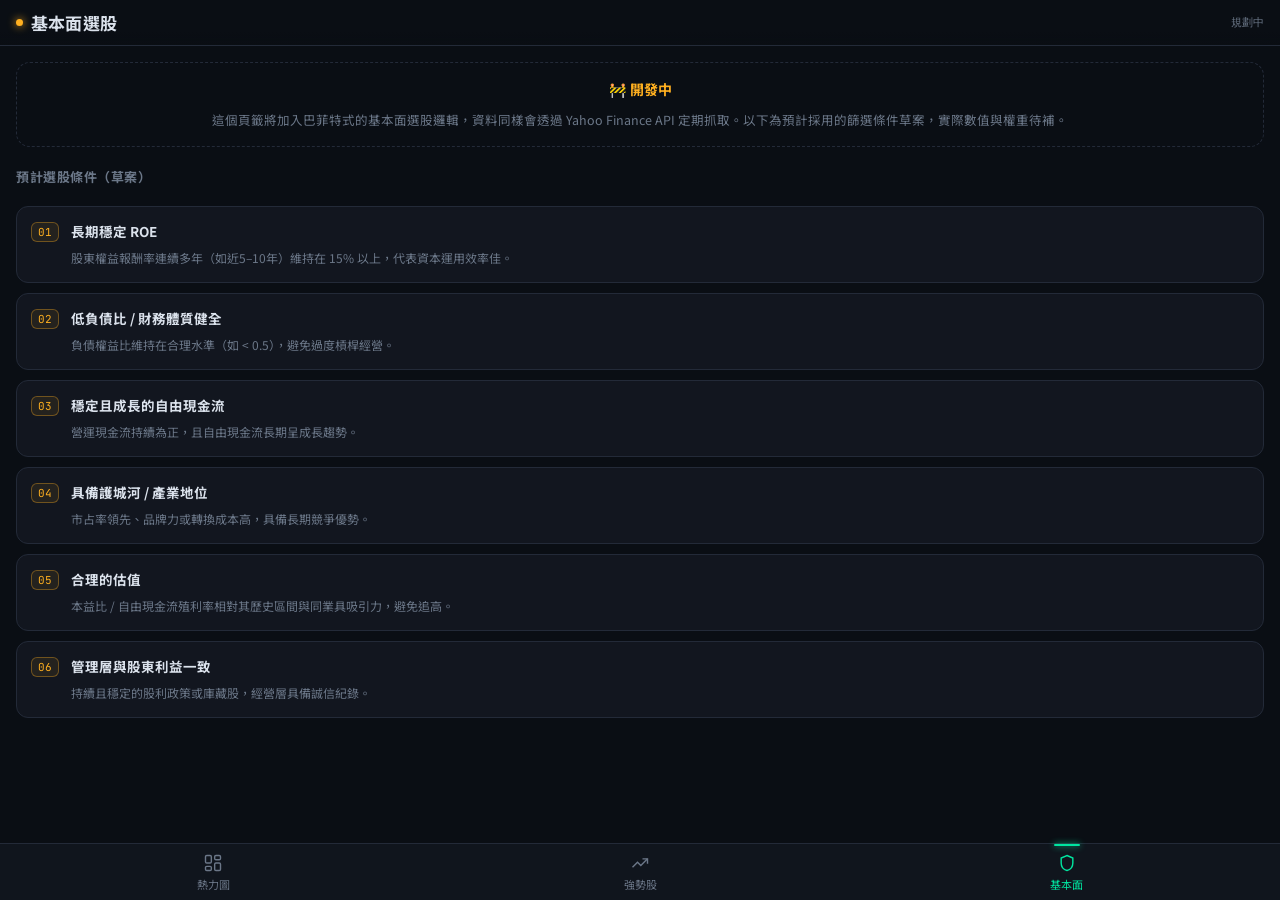
==== fundamentals.html @ fd6b442c "Add files via upload" ====
<!DOCTYPE html>
<html lang="zh-Hant">
<head>
<meta charset="UTF-8">
<meta name="viewport" content="width=device-width, initial-scale=1, viewport-fit=cover, maximum-scale=1">
<title>基本面選股｜Market Dashboard</title>
<link rel="preconnect" href="https://fonts.googleapis.com">
<link rel="preconnect" href="https://fonts.gstatic.com" crossorigin>
<link href="https://fonts.googleapis.com/css2?family=Space+Grotesk:wght@500;700&family=JetBrains+Mono:wght@400;600&family=Noto+Sans+TC:wght@400;500;700&display=swap" rel="stylesheet">
<link rel="stylesheet" href="css/style.css">
<style>
  .roadmap{ padding: 16px; display:flex; flex-direction:column; gap:10px; }
  .criterion{
    display:flex; gap:12px; align-items:flex-start;
    padding:14px; background:var(--bg-panel); border:1px solid var(--border); border-radius:12px;
  }
  .criterion .idx{
    font-family:var(--font-mono); font-size:11px; color:var(--accent-amber);
    border:1px solid rgba(255,176,32,0.35); background:rgba(255,176,32,0.08);
    border-radius:6px; padding:2px 6px; flex-shrink:0; margin-top:1px;
  }
  .criterion .txt strong{ display:block; font-size:13.5px; margin-bottom:3px; }
  .criterion .txt span{ font-size:12px; color:var(--text-dim); line-height:1.6; }
  .banner{
    margin:16px; padding:16px; text-align:center; border-radius:14px;
    border:1px dashed var(--border); color:var(--text-dim); font-size:12.5px; line-height:1.7;
  }
  .banner strong{ display:block; color:var(--accent-amber); font-size:14px; margin-bottom:6px; font-family:var(--font-display); }
</style>
</head>
<body>

<header class="app-header">
  <h1><span class="dot" style="background:var(--accent-amber); box-shadow:0 0 8px var(--accent-amber);"></span>基本面選股</h1>
  <span class="meta">規劃中</span>
</header>

<main>
  <div class="banner">
    <strong>🚧 開發中</strong>
    這個頁籤將加入巴菲特式的基本面選股邏輯，資料同樣會透過 Yahoo Finance API 定期抓取。以下為預計採用的篩選條件草案，實際數值與權重待補。
  </div>

  <div class="section-title">預計選股條件（草案）</div>
  <div class="roadmap">
    <div class="criterion">
      <span class="idx">01</span>
      <div class="txt"><strong>長期穩定 ROE</strong><span>股東權益報酬率連續多年（如近5–10年）維持在 15% 以上，代表資本運用效率佳。</span></div>
    </div>
    <div class="criterion">
      <span class="idx">02</span>
      <div class="txt"><strong>低負債比 / 財務體質健全</strong><span>負債權益比維持在合理水準（如 &lt; 0.5），避免過度槓桿經營。</span></div>
    </div>
    <div class="criterion">
      <span class="idx">03</span>
      <div class="txt"><strong>穩定且成長的自由現金流</strong><span>營運現金流持續為正，且自由現金流長期呈成長趨勢。</span></div>
    </div>
    <div class="criterion">
      <span class="idx">04</span>
      <div class="txt"><strong>具備護城河 / 產業地位</strong><span>市占率領先、品牌力或轉換成本高，具備長期競爭優勢。</span></div>
    </div>
    <div class="criterion">
      <span class="idx">05</span>
      <div class="txt"><strong>合理的估值</strong><span>本益比 / 自由現金流殖利率相對其歷史區間與同業具吸引力，避免追高。</span></div>
    </div>
    <div class="criterion">
      <span class="idx">06</span>
      <div class="txt"><strong>管理層與股東利益一致</strong><span>持續且穩定的股利政策或庫藏股，經營層具備誠信紀錄。</span></div>
    </div>
  </div>
</main>

<nav class="tabbar">
  <a href="index.html">
    <svg viewBox="0 0 24 24"><rect x="3" y="3" width="7" height="9" rx="1.5"/><rect x="14" y="3" width="7" height="5" rx="1.5"/><rect x="14" y="12" width="7" height="9" rx="1.5"/><rect x="3" y="16" width="7" height="5" rx="1.5"/></svg>
    熱力圖
  </a>
  <a href="screener.html">
    <svg viewBox="0 0 24 24"><path d="M3 17l6-6 4 4 8-8"/><path d="M15 7h6v6"/></svg>
    強勢股
  </a>
  <a href="fundamentals.html" class="active">
    <svg viewBox="0 0 24 24"><path d="M12 3l7 3v6c0 4.5-3 8-7 9-4-1-7-4.5-7-9V6l7-3z"/></svg>
    基本面
  </a>
</nav>

</body>
</html>
---- css/style.css ----
/* ========================================================
   Market Dashboard — shared styles
   風格：深色交易終端 (dark trading-desk terminal)
   ======================================================== */

:root{
  --bg:            #0a0e14;
  --bg-panel:      #12161f;
  --bg-panel-2:    #181d29;
  --border:        #232a38;
  --text:          #dbe2ec;
  --text-dim:      #6b7788;
  --accent-green:  #00e5a0;
  --accent-red:    #ff4d6a;
  --accent-amber:  #ffb020;
  --accent-blue:   #4da3ff;

  --font-display:  'Space Grotesk', 'Noto Sans TC', sans-serif;
  --font-body:     'Noto Sans TC', -apple-system, BlinkMacSystemFont, sans-serif;
  --font-mono:     'JetBrains Mono', 'SFMono-Regular', Menlo, monospace;

  --safe-bottom: env(safe-area-inset-bottom, 0px);
  --safe-top: env(safe-area-inset-top, 0px);
}

*{ box-sizing: border-box; -webkit-tap-highlight-color: transparent; }

html,body{
  margin:0; padding:0;
  background: var(--bg);
  color: var(--text);
  font-family: var(--font-body);
  height:100%;
  overscroll-behavior-y: contain;
}

body{
  display:flex;
  flex-direction:column;
  min-height:100dvh;
}

::-webkit-scrollbar{ width:6px; height:6px; }
::-webkit-scrollbar-thumb{ background:var(--border); border-radius:3px; }

/* ---------- Header ---------- */
.app-header{
  position:sticky; top:0; z-index:20;
  padding-top: calc(10px + var(--safe-top));
  padding: calc(10px + var(--safe-top)) 16px 10px;
  background: linear-gradient(180deg, var(--bg) 70%, rgba(10,14,20,0.85));
  backdrop-filter: blur(10px);
  border-bottom: 1px solid var(--border);
  display:flex; align-items:baseline; justify-content:space-between; gap:8px;
}
.app-header h1{
  font-family: var(--font-display);
  font-size: 17px;
  font-weight: 700;
  letter-spacing: 0.2px;
  margin:0;
  display:flex; align-items:center; gap:8px;
}
.app-header h1 .dot{
  width:7px; height:7px; border-radius:50%;
  background: var(--accent-green);
  box-shadow: 0 0 8px var(--accent-green);
  display:inline-block;
  animation: pulse 2.2s infinite ease-in-out;
}
@keyframes pulse{ 0%,100%{opacity:1} 50%{opacity:.35} }
.app-header .meta{
  font-family: var(--font-mono);
  font-size: 11px;
  color: var(--text-dim);
  white-space:nowrap;
}

/* ---------- Main content area ---------- */
main{
  flex:1 1 auto;
  overflow-y:auto;
  -webkit-overflow-scrolling: touch;
  padding-bottom: calc(76px + var(--safe-bottom));
}

/* ---------- Bottom tab nav (native-app style) ---------- */
.tabbar{
  position:fixed; left:0; right:0; bottom:0; z-index:30;
  display:flex;
  background: rgba(18,22,31,0.92);
  backdrop-filter: blur(14px);
  border-top: 1px solid var(--border);
  padding-bottom: var(--safe-bottom);
}
.tabbar a{
  flex:1;
  display:flex; flex-direction:column; align-items:center; justify-content:center;
  gap:3px;
  padding:9px 4px 8px;
  text-decoration:none;
  color: var(--text-dim);
  font-size:11px;
  font-family: var(--font-body);
  position:relative;
  transition: color .15s ease;
}
.tabbar a svg{ width:20px; height:20px; stroke:currentColor; fill:none; stroke-width:1.7; }
.tabbar a.active{ color: var(--accent-green); }
.tabbar a.active::before{
  content:"";
  position:absolute; top:0; left:50%; transform:translateX(-50%);
  width:26px; height:2px; border-radius:2px;
  background: var(--accent-green);
  box-shadow: 0 0 6px var(--accent-green);
}

/* ---------- Generic components ---------- */
.panel{
  background: var(--bg-panel);
  border:1px solid var(--border);
  border-radius:14px;
}

.pill-row{
  display:flex; gap:8px;
  overflow-x:auto;
  padding: 12px 16px 4px;
  scrollbar-width:none;
}
.pill-row::-webkit-scrollbar{ display:none; }
.pill{
  flex:0 0 auto;
  padding:8px 14px;
  border-radius:999px;
  border:1px solid var(--border);
  background: var(--bg-panel);
  color: var(--text-dim);
  font-size:13px;
  font-family: var(--font-body);
  font-weight:600;
  white-space:nowrap;
  cursor:pointer;
}
.pill.active{
  color:#04140f;
  background: var(--accent-green);
  border-color: var(--accent-green);
}

.up{ color: var(--accent-green); }
.down{ color: var(--accent-red); }
.num{ font-family: var(--font-mono); }

.empty-state{
  margin:40px 16px; padding:28px 20px;
  text-align:center;
  color: var(--text-dim);
  border:1px dashed var(--border);
  border-radius:14px;
  font-size:13px;
  line-height:1.7;
}
.empty-state strong{ color:var(--text); display:block; font-size:14px; margin-bottom:6px; }

.section-title{
  font-family: var(--font-display);
  font-size:13px; font-weight:700;
  color: var(--text-dim);
  letter-spacing:.5px;
  text-transform:uppercase;
  padding: 4px 16px;
}
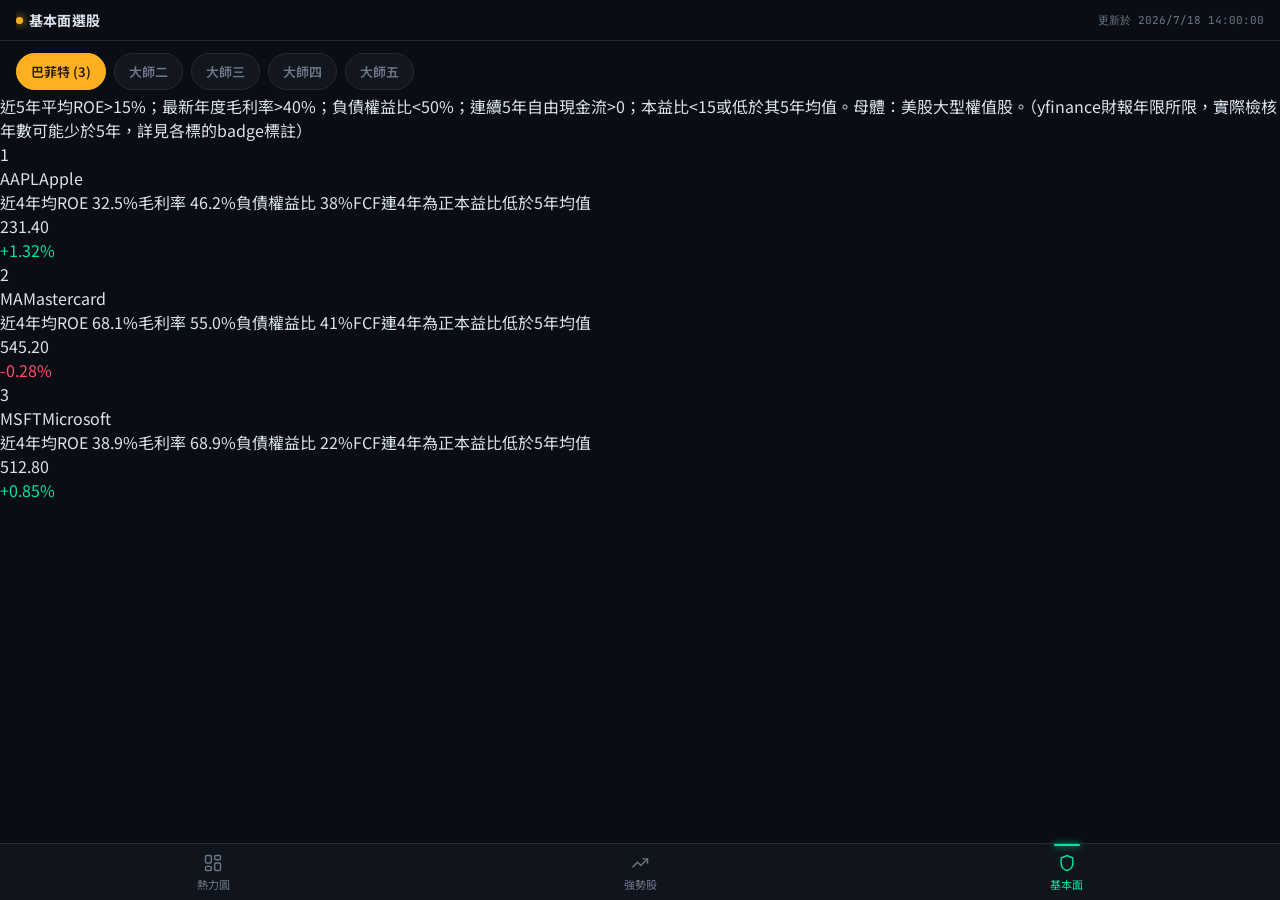
==== commit eead10c2: "Add files via upload" ====
--- a/fundamentals.html
+++ b/fundamentals.html
@@ -9,64 +9,27 @@
 <link href="https://fonts.googleapis.com/css2?family=Space+Grotesk:wght@500;700&family=JetBrains+Mono:wght@400;600&family=Noto+Sans+TC:wght@400;500;700&display=swap" rel="stylesheet">
 <link rel="stylesheet" href="css/style.css">
 <style>
-  .roadmap{ padding: 16px; display:flex; flex-direction:column; gap:10px; }
-  .criterion{
-    display:flex; gap:12px; align-items:flex-start;
-    padding:14px; background:var(--bg-panel); border:1px solid var(--border); border-radius:12px;
+  #master-tabs .pill.active{
+    color:#241a05;
+    background: var(--accent-amber);
+    border-color: var(--accent-amber);
   }
-  .criterion .idx{
-    font-family:var(--font-mono); font-size:11px; color:var(--accent-amber);
-    border:1px solid rgba(255,176,32,0.35); background:rgba(255,176,32,0.08);
-    border-radius:6px; padding:2px 6px; flex-shrink:0; margin-top:1px;
-  }
-  .criterion .txt strong{ display:block; font-size:13.5px; margin-bottom:3px; }
-  .criterion .txt span{ font-size:12px; color:var(--text-dim); line-height:1.6; }
-  .banner{
-    margin:16px; padding:16px; text-align:center; border-radius:14px;
-    border:1px dashed var(--border); color:var(--text-dim); font-size:12.5px; line-height:1.7;
-  }
-  .banner strong{ display:block; color:var(--accent-amber); font-size:14px; margin-bottom:6px; font-family:var(--font-display); }
 </style>
 </head>
 <body>
 
 <header class="app-header">
   <h1><span class="dot" style="background:var(--accent-amber); box-shadow:0 0 8px var(--accent-amber);"></span>基本面選股</h1>
-  <span class="meta">規劃中</span>
+  <span class="meta" id="updated-meta">載入中…</span>
 </header>
 
 <main>
-  <div class="banner">
-    <strong>🚧 開發中</strong>
-    這個頁籤將加入巴菲特式的基本面選股邏輯，資料同樣會透過 Yahoo Finance API 定期抓取。以下為預計採用的篩選條件草案，實際數值與權重待補。
-  </div>
-
-  <div class="section-title">預計選股條件（草案）</div>
-  <div class="roadmap">
-    <div class="criterion">
-      <span class="idx">01</span>
-      <div class="txt"><strong>長期穩定 ROE</strong><span>股東權益報酬率連續多年（如近5–10年）維持在 15% 以上，代表資本運用效率佳。</span></div>
-    </div>
-    <div class="criterion">
-      <span class="idx">02</span>
-      <div class="txt"><strong>低負債比 / 財務體質健全</strong><span>負債權益比維持在合理水準（如 &lt; 0.5），避免過度槓桿經營。</span></div>
-    </div>
-    <div class="criterion">
-      <span class="idx">03</span>
-      <div class="txt"><strong>穩定且成長的自由現金流</strong><span>營運現金流持續為正，且自由現金流長期呈成長趨勢。</span></div>
-    </div>
-    <div class="criterion">
-      <span class="idx">04</span>
-      <div class="txt"><strong>具備護城河 / 產業地位</strong><span>市占率領先、品牌力或轉換成本高，具備長期競爭優勢。</span></div>
-    </div>
-    <div class="criterion">
-      <span class="idx">05</span>
-      <div class="txt"><strong>合理的估值</strong><span>本益比 / 自由現金流殖利率相對其歷史區間與同業具吸引力，避免追高。</span></div>
-    </div>
-    <div class="criterion">
-      <span class="idx">06</span>
-      <div class="txt"><strong>管理層與股東利益一致</strong><span>持續且穩定的股利政策或庫藏股，經營層具備誠信紀錄。</span></div>
-    </div>
+  <div class="pill-row" id="master-tabs"></div>
+  <div class="condition-desc" id="condition-desc">—</div>
+  <div class="stock-list" id="stock-list"></div>
+  <div id="empty" class="empty-state" style="display:none;">
+    <strong>沒有可顯示的資料</strong>
+    找不到 data/fundamentals.json，請確認 GitHub Actions 是否已產生資料檔。
   </div>
 </main>
 
@@ -85,5 +48,6 @@
   </a>
 </nav>
 
+<script src="js/fundamentals.js"></script>
 </body>
 </html>
--- a/css/style.css
+++ b/css/style.css
@@ -51,15 +51,20 @@
   background: linear-gradient(180deg, var(--bg) 70%, rgba(10,14,20,0.85));
   backdrop-filter: blur(10px);
   border-bottom: 1px solid var(--border);
-  display:flex; align-items:baseline; justify-content:space-between; gap:8px;
+  display:flex; align-items:center; justify-content:space-between; gap:8px;
 }
 .app-header h1{
   font-family: var(--font-display);
-  font-size: 17px;
+  font-size: 14px;
   font-weight: 700;
   letter-spacing: 0.2px;
   margin:0;
-  display:flex; align-items:center; gap:8px;
+  display:flex; align-items:center; gap:6px;
+  min-width:0;
+  flex:1 1 auto;
+  overflow:hidden;
+  white-space:nowrap;
+  text-overflow:ellipsis;
 }
 .app-header h1 .dot{
   width:7px; height:7px; border-radius:50%;
@@ -71,6 +76,7 @@
 @keyframes pulse{ 0%,100%{opacity:1} 50%{opacity:.35} }
 .app-header .meta{
   font-family: var(--font-mono);
+  flex-shrink:0;
   font-size: 11px;
   color: var(--text-dim);
   white-space:nowrap;
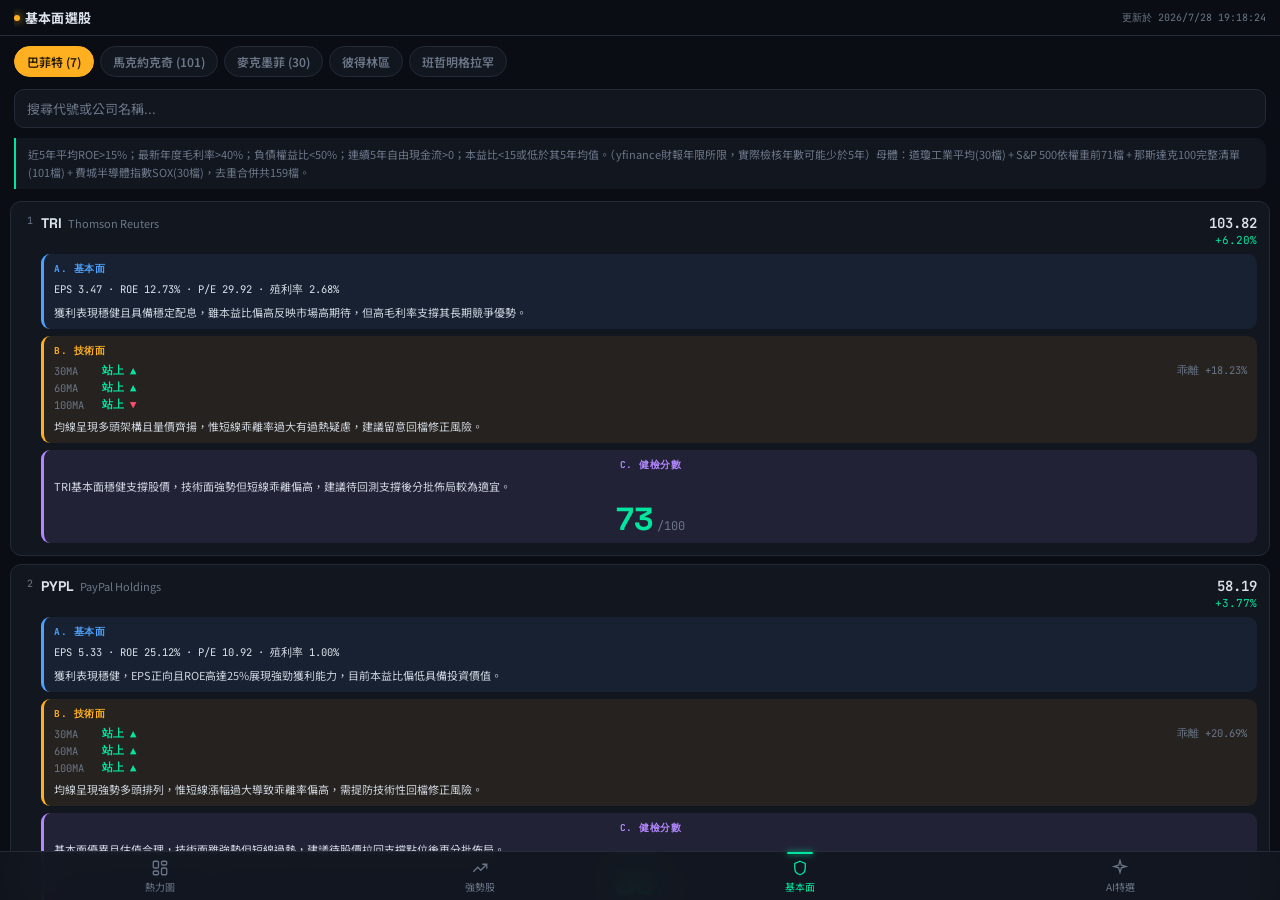
==== commit 0c7968b3: "Add files via upload" ====
--- a/fundamentals.html
+++ b/fundamentals.html
@@ -46,6 +46,10 @@
     <svg viewBox="0 0 24 24"><path d="M12 3l7 3v6c0 4.5-3 8-7 9-4-1-7-4.5-7-9V6l7-3z"/></svg>
     基本面
   </a>
+  <a href="ai-picks.html">
+    <svg viewBox="0 0 24 24"><path d="M12 2l1.8 6.2L20 10l-6.2 1.8L12 18l-1.8-6.2L4 10l6.2-1.8L12 2z"/></svg>
+    AI特選
+  </a>
 </nav>
 
 <script src="js/fundamentals.js"></script>
--- a/css/style.css
+++ b/css/style.css
@@ -14,6 +14,7 @@
   --accent-red:    #ff4d6a;
   --accent-amber:  #ffb020;
   --accent-blue:   #4da3ff;
+  --accent-purple: #b388ff;
 
   --font-display:  'Space Grotesk', 'Noto Sans TC', sans-serif;
   --font-body:     'Noto Sans TC', -apple-system, BlinkMacSystemFont, sans-serif;
@@ -46,8 +47,8 @@
 /* ---------- Header ---------- */
 .app-header{
   position:sticky; top:0; z-index:20;
-  padding-top: calc(10px + var(--safe-top));
-  padding: calc(10px + var(--safe-top)) 16px 10px;
+  padding-top: calc(8px + var(--safe-top));
+  padding: calc(8px + var(--safe-top)) 14px 8px;
   background: linear-gradient(180deg, var(--bg) 70%, rgba(10,14,20,0.85));
   backdrop-filter: blur(10px);
   border-bottom: 1px solid var(--border);
@@ -55,11 +56,11 @@
 }
 .app-header h1{
   font-family: var(--font-display);
-  font-size: 14px;
+  font-size: 13px;
   font-weight: 700;
   letter-spacing: 0.2px;
   margin:0;
-  display:flex; align-items:center; gap:6px;
+  display:flex; align-items:center; gap:5px;
   min-width:0;
   flex:1 1 auto;
   overflow:hidden;
@@ -67,7 +68,7 @@
   text-overflow:ellipsis;
 }
 .app-header h1 .dot{
-  width:7px; height:7px; border-radius:50%;
+  width:6px; height:6px; border-radius:50%;
   background: var(--accent-green);
   box-shadow: 0 0 8px var(--accent-green);
   display:inline-block;
@@ -77,7 +78,7 @@
 .app-header .meta{
   font-family: var(--font-mono);
   flex-shrink:0;
-  font-size: 11px;
+  font-size: 10px;
   color: var(--text-dim);
   white-space:nowrap;
 }
@@ -87,7 +88,7 @@
   flex:1 1 auto;
   overflow-y:auto;
   -webkit-overflow-scrolling: touch;
-  padding-bottom: calc(76px + var(--safe-bottom));
+  padding-bottom: calc(66px + var(--safe-bottom));
 }
 
 /* ---------- Bottom tab nav (native-app style) ---------- */
@@ -102,16 +103,16 @@
 .tabbar a{
   flex:1;
   display:flex; flex-direction:column; align-items:center; justify-content:center;
-  gap:3px;
-  padding:9px 4px 8px;
+  gap:2px;
+  padding:7px 4px 6px;
   text-decoration:none;
   color: var(--text-dim);
-  font-size:11px;
+  font-size:10px;
   font-family: var(--font-body);
   position:relative;
   transition: color .15s ease;
 }
-.tabbar a svg{ width:20px; height:20px; stroke:currentColor; fill:none; stroke-width:1.7; }
+.tabbar a svg{ width:18px; height:18px; stroke:currentColor; fill:none; stroke-width:1.7; }
 .tabbar a.active{ color: var(--accent-green); }
 .tabbar a.active::before{
   content:"";
@@ -129,20 +130,20 @@
 }
 
 .pill-row{
-  display:flex; gap:8px;
+  display:flex; gap:6px;
   overflow-x:auto;
-  padding: 12px 16px 4px;
+  padding: 10px 14px 4px;
   scrollbar-width:none;
 }
 .pill-row::-webkit-scrollbar{ display:none; }
 .pill{
   flex:0 0 auto;
-  padding:8px 14px;
+  padding:6px 12px;
   border-radius:999px;
   border:1px solid var(--border);
   background: var(--bg-panel);
   color: var(--text-dim);
-  font-size:13px;
+  font-size:12px;
   font-family: var(--font-body);
   font-weight:600;
   white-space:nowrap;
@@ -159,21 +160,147 @@
 .num{ font-family: var(--font-mono); }
 
 .empty-state{
-  margin:40px 16px; padding:28px 20px;
+  margin:32px 16px; padding:22px 18px;
   text-align:center;
   color: var(--text-dim);
   border:1px dashed var(--border);
   border-radius:14px;
-  font-size:13px;
-  line-height:1.7;
-}
-.empty-state strong{ color:var(--text); display:block; font-size:14px; margin-bottom:6px; }
+  font-size:12px;
+  line-height:1.6;
+}
+.empty-state strong{ color:var(--text); display:block; font-size:13px; margin-bottom:5px; }
 
 .section-title{
   font-family: var(--font-display);
-  font-size:13px; font-weight:700;
+  font-size:12px; font-weight:700;
   color: var(--text-dim);
   letter-spacing:.5px;
   text-transform:uppercase;
-  padding: 4px 16px;
-}
+  padding: 4px 14px;
+}
+
+/* ---------- 條件說明 + 標的清單卡片（強勢股選股 / 基本面選股 共用） ---------- */
+.condition-desc{
+  margin: 4px 14px 6px;
+  padding: 8px 12px;
+  font-size:11px;
+  line-height:1.6;
+  color: var(--text-dim);
+  border-left: 2px solid var(--accent-green);
+  background: var(--bg-panel);
+  border-radius: 0 10px 10px 0;
+}
+.stock-list{ padding: 6px 10px 16px; display:flex; flex-direction:column; gap:8px; }
+.stock-card{
+  position:relative;
+  display:flex; flex-direction:column; gap:7px;
+  padding:12px 12px 12px 30px;
+  background: var(--bg-panel);
+  border:1px solid var(--border);
+  border-radius:11px;
+}
+.rank{
+  font-family:var(--font-mono); font-size:10px; color:var(--text-dim);
+  width:18px; text-align:center; flex-shrink:0;
+  position:absolute; left:10px; top:12px;
+}
+
+/* .badges/.badge 保留給其他頁面使用（例如基本面選股），screener.js 本身已不再顯示選股條件標籤 */
+.badges{ display:flex; gap:4px; flex-wrap:wrap; margin-top:1px; }
+.badge{
+  font-family:var(--font-mono); font-size:9px; font-weight:600;
+  padding:1.5px 5px; border-radius:5px;
+  background: rgba(0,229,160,0.12); color: var(--accent-green);
+  border:1px solid rgba(0,229,160,0.3);
+}
+
+/* ---------- 卡片頭：代號/名稱 + 現價/漲跌 ---------- */
+.card-header{ display:flex; align-items:flex-start; justify-content:space-between; gap:8px; }
+.sym-row{ display:flex; align-items:center; gap:6px; }
+.sym{ font-family:var(--font-display); font-weight:700; font-size:14px; }
+.name{ font-size:11px; color:var(--text-dim); white-space:nowrap; overflow:hidden; text-overflow:ellipsis; max-width:38vw; }
+.head-right{ text-align:right; flex-shrink:0; padding-left:8px; }
+.price{ font-family:var(--font-mono); font-size:14px; font-weight:600; }
+.chg{ font-family:var(--font-mono); font-size:11px; margin-top:1px; }
+
+/* ---------- 3個色塊區域共用樣式 ---------- */
+.sec{
+  padding:8px 10px;
+  border-radius:9px;
+  border-left:3px solid transparent;
+}
+.sec-title{
+  font-family:var(--font-mono); font-size:9.5px; font-weight:700;
+  letter-spacing:.06em; text-transform:uppercase;
+  margin-bottom:5px;
+}
+.sec-metrics{ font-family:var(--font-mono); font-size:10.5px; color:var(--text); line-height:1.6; }
+.sec-comment{ font-size:11px; line-height:1.65; color:var(--text); opacity:.92; margin-top:5px; }
+
+/* A. 基本面：藍色 */
+.sec-fundamental{ background: rgba(77,163,255,0.08); border-left-color: var(--accent-blue); }
+.sec-fundamental .sec-title{ color: var(--accent-blue); }
+
+/* B. 技術面：琥珀色 */
+.sec-technical{ background: rgba(255,176,32,0.08); border-left-color: var(--accent-amber); }
+.sec-technical .sec-title{ color: var(--accent-amber); }
+.ma-row{
+  font-family:var(--font-mono); font-size:10.5px; color:var(--text);
+  display:flex; align-items:center; gap:6px; margin-top:2px;
+}
+.ma-row:first-of-type{ margin-top:0; }
+.ma-label{ color:var(--text-dim); width:42px; flex-shrink:0; }
+.ma-above{ color: var(--accent-green); font-weight:600; }
+.ma-below{ color: var(--accent-red); font-weight:600; }
+.ma-up{ color: var(--accent-green); }
+.ma-down{ color: var(--accent-red); }
+.ma-bias{ color: var(--text-dim); margin-left:auto; }
+
+/* C. 健檢分數：紫色，分數置中放大 */
+.sec-score{ background: rgba(179,136,255,0.10); border-left-color: var(--accent-purple); text-align:center; }
+.sec-score .sec-title{ color: var(--accent-purple); }
+.sec-score .sec-comment{ text-align:left; }
+.score-row{ display:flex; align-items:baseline; justify-content:center; gap:4px; margin-top:8px; }
+.score-value{ font-family:var(--font-display); font-weight:900; font-size:32px; line-height:1; color:var(--text); }
+.score-max{ font-family:var(--font-mono); font-size:12px; color:var(--text-dim); }
+.score-value.score-high{ color: var(--accent-green); }
+.score-value.score-mid{ color: var(--accent-amber); }
+.score-value.score-low{ color: var(--accent-red); }
+.status-note{
+  font-family:var(--font-mono); font-size:9.5px; color:var(--text-dim);
+  margin-top:6px; text-align:center;
+}
+.status-note-warn{ color: var(--accent-amber); }
+
+/* ---------- 搜尋框（依代號/名稱過濾卡片列表） ---------- */
+.search-box-wrap{ padding: 8px 14px 2px; }
+.search-box{
+  position:relative;
+  display:flex; align-items:center;
+}
+.search-box input{
+  width:100%;
+  background: var(--bg-panel);
+  border:1px solid var(--border);
+  border-radius:10px;
+  padding:9px 34px 9px 12px;
+  color: var(--text);
+  font-family: var(--font-body);
+  font-size:13px;
+  outline:none;
+}
+.search-box input::placeholder{ color: var(--text-dim); }
+.search-box input:focus{ border-color: var(--accent-green); }
+.search-box .clear-btn{
+  position:absolute; right:8px; top:50%; transform:translateY(-50%);
+  width:20px; height:20px; border-radius:50%;
+  background: var(--border); color: var(--text-dim);
+  border:none; font-size:12px; line-height:1; cursor:pointer;
+  display:none; align-items:center; justify-content:center;
+}
+.search-box.has-value .clear-btn{ display:flex; }
+.search-result-count{
+  font-family: var(--font-mono); font-size:10.5px; color: var(--text-dim);
+  padding: 4px 14px 0;
+}
+
